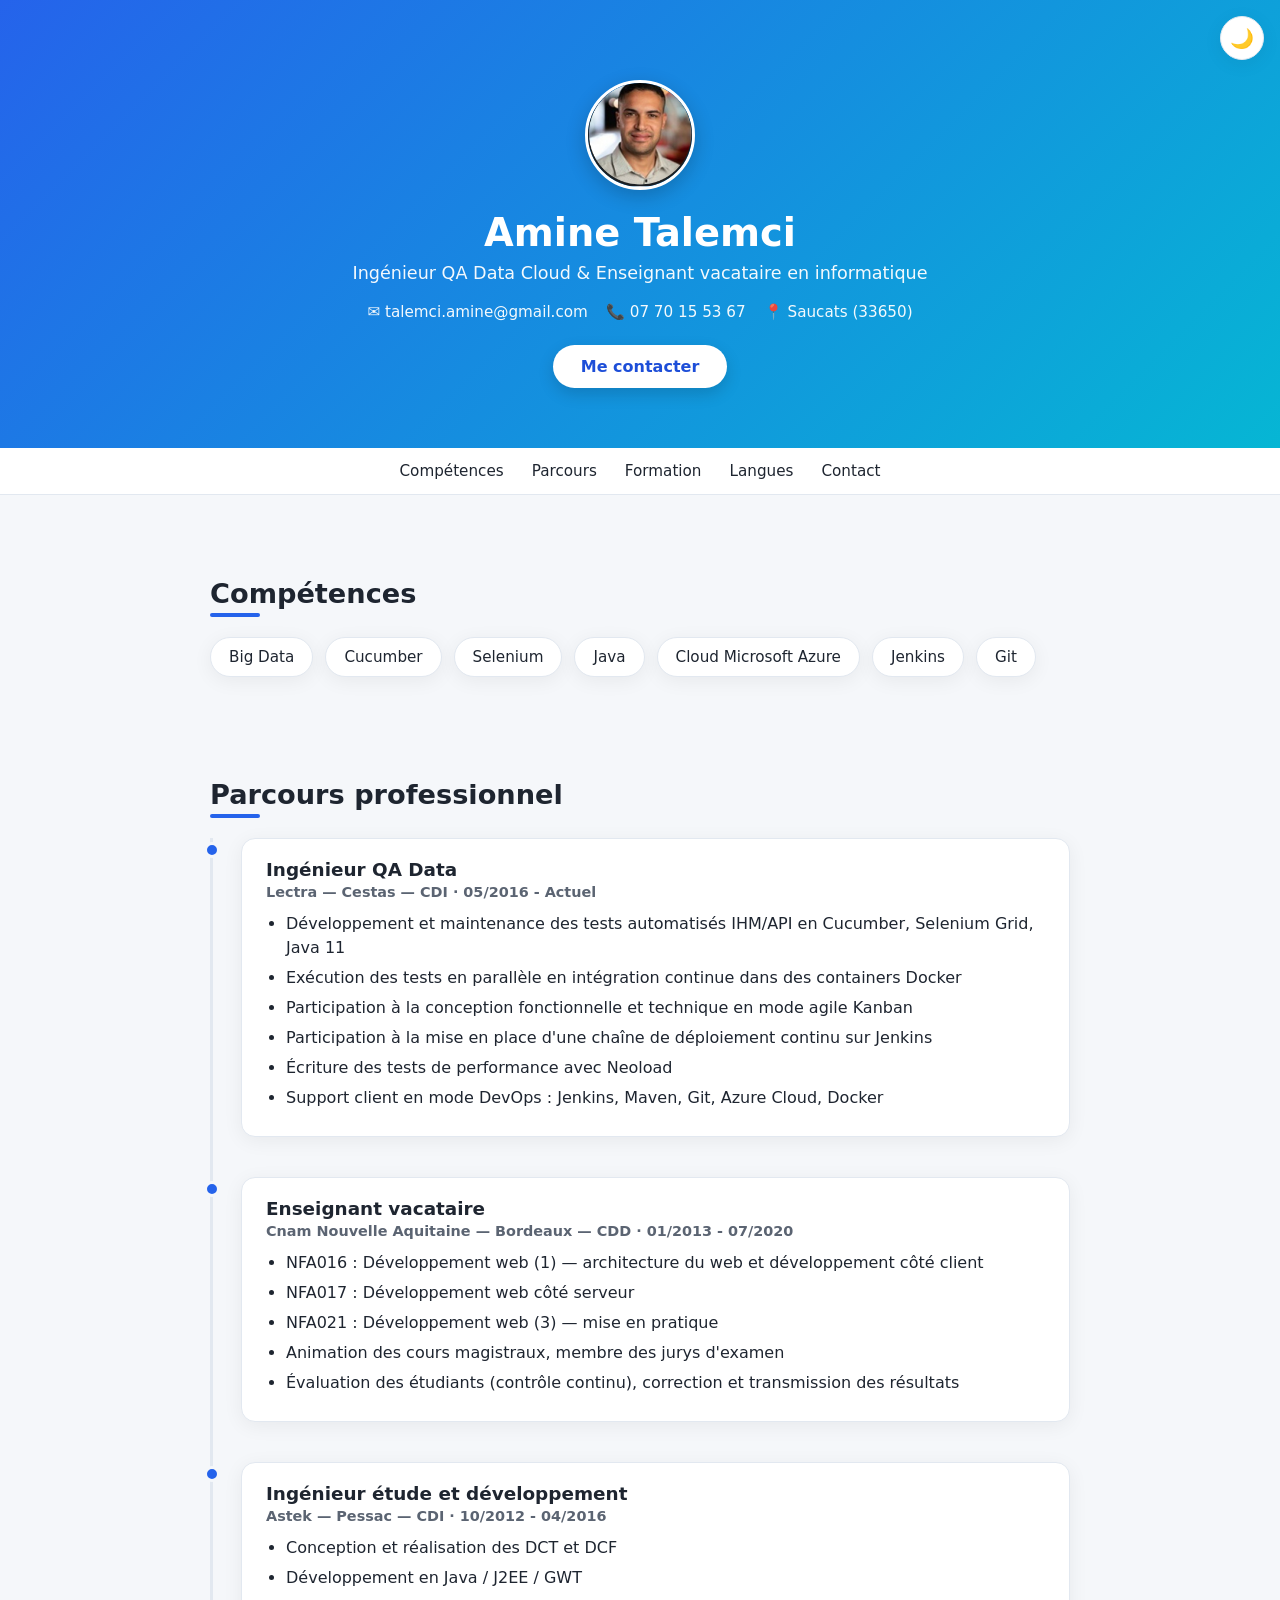
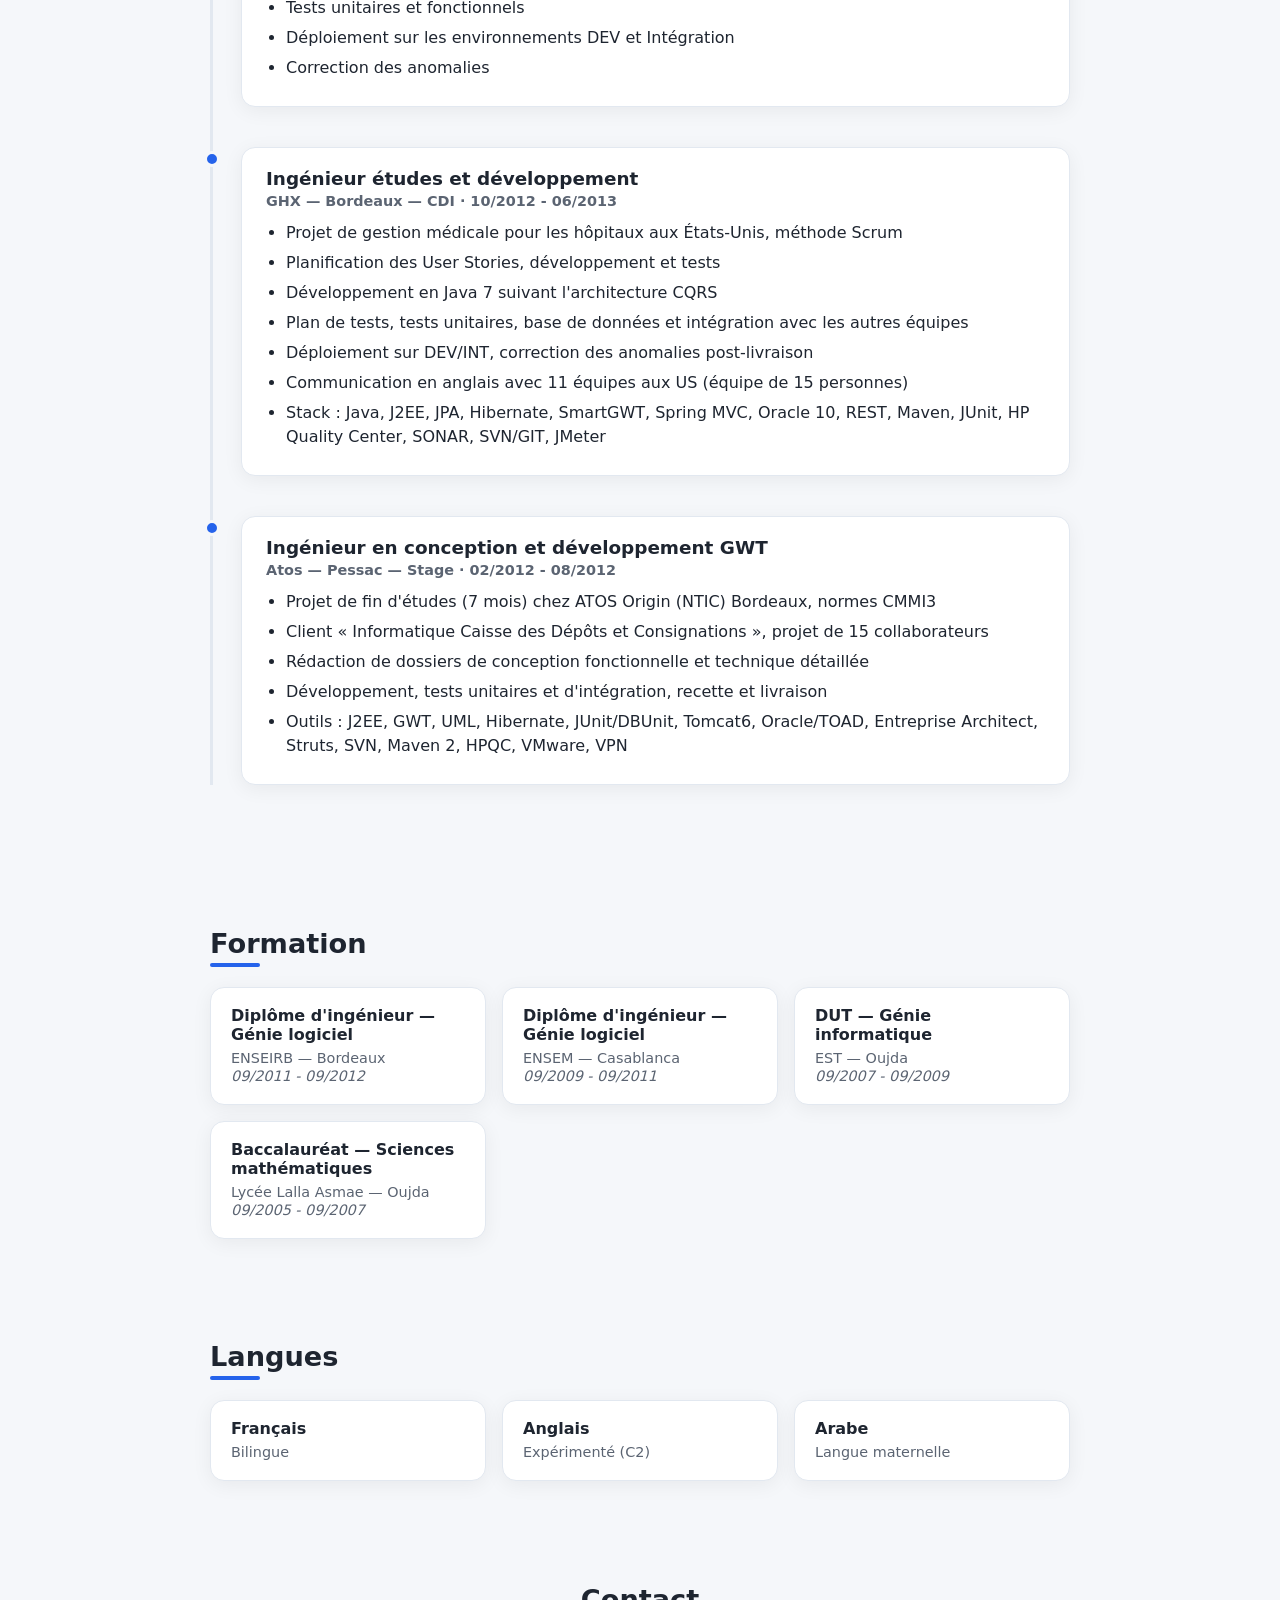
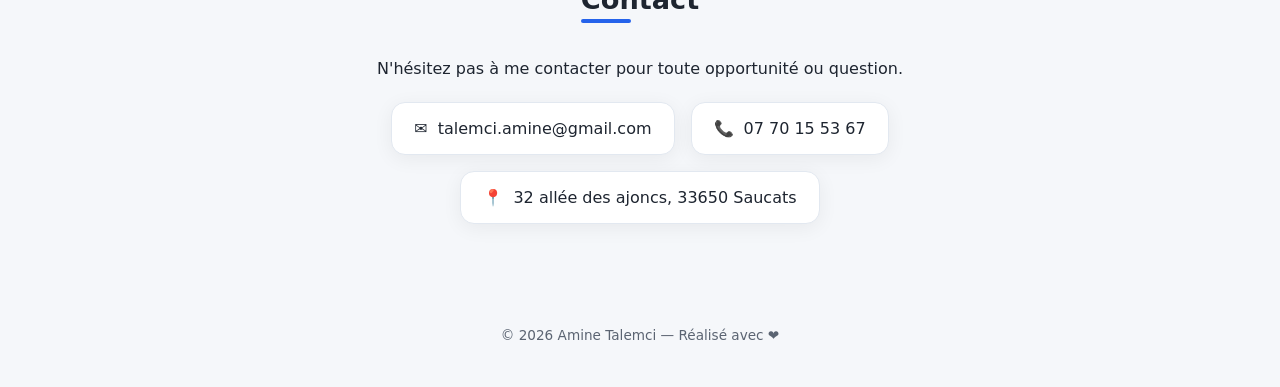
==== web/index.html @ 3b49fb19 "Add CV web app and GitHub Pages site" ====
<!DOCTYPE html>
<html lang="fr">
<head>
<meta charset="UTF-8">
<meta name="viewport" content="width=device-width, initial-scale=1.0">
<title>Amine Talemci — Ingénieur QA Data Cloud</title>
<link rel="stylesheet" href="style.css">
</head>
<body>

<button id="theme-toggle" aria-label="Changer de thème">🌙</button>

<header class="hero">
  <div class="hero-content">
    <img class="avatar" src="maphoto.png" alt="Photo d'Amine Talemci">
    <h1>Amine Talemci</h1>
    <p class="subtitle">Ingénieur QA Data Cloud &amp; Enseignant vacataire en informatique</p>
    <div class="contact-bar">
      <a href="mailto:talemci.amine@gmail.com">✉️ talemci.amine@gmail.com</a>
      <a href="tel:0770155367">📞 07 70 15 53 67</a>
      <span>📍 Saucats (33650)</span>
    </div>
    <a class="cta" href="#contact">Me contacter</a>
  </div>
</header>

<nav class="navbar">
  <a href="#competences">Compétences</a>
  <a href="#parcours">Parcours</a>
  <a href="#formation">Formation</a>
  <a href="#langues">Langues</a>
  <a href="#contact">Contact</a>
</nav>

<main>

<section id="competences" class="section">
  <h2>Compétences</h2>
  <div class="skills">
    <span class="skill">Big Data</span>
    <span class="skill">Cucumber</span>
    <span class="skill">Selenium</span>
    <span class="skill">Java</span>
    <span class="skill">Cloud Microsoft Azure</span>
    <span class="skill">Jenkins</span>
    <span class="skill">Git</span>
  </div>
</section>

<section id="parcours" class="section">
  <h2>Parcours professionnel</h2>
  <div class="timeline">

    <div class="timeline-item">
      <div class="timeline-dot"></div>
      <div class="timeline-content">
        <h3>Ingénieur QA Data</h3>
        <p class="job-meta">Lectra — Cestas — CDI · 05/2016 - Actuel</p>
        <ul>
          <li>Développement et maintenance des tests automatisés IHM/API en Cucumber, Selenium Grid, Java 11</li>
          <li>Exécution des tests en parallèle en intégration continue dans des containers Docker</li>
          <li>Participation à la conception fonctionnelle et technique en mode agile Kanban</li>
          <li>Participation à la mise en place d'une chaîne de déploiement continu sur Jenkins</li>
          <li>Écriture des tests de performance avec Neoload</li>
          <li>Support client en mode DevOps : Jenkins, Maven, Git, Azure Cloud, Docker</li>
        </ul>
      </div>
    </div>

    <div class="timeline-item">
      <div class="timeline-dot"></div>
      <div class="timeline-content">
        <h3>Enseignant vacataire</h3>
        <p class="job-meta">Cnam Nouvelle Aquitaine — Bordeaux — CDD · 01/2013 - 07/2020</p>
        <ul>
          <li>NFA016 : Développement web (1) — architecture du web et développement côté client</li>
          <li>NFA017 : Développement web côté serveur</li>
          <li>NFA021 : Développement web (3) — mise en pratique</li>
          <li>Animation des cours magistraux, membre des jurys d'examen</li>
          <li>Évaluation des étudiants (contrôle continu), correction et transmission des résultats</li>
        </ul>
      </div>
    </div>

    <div class="timeline-item">
      <div class="timeline-dot"></div>
      <div class="timeline-content">
        <h3>Ingénieur étude et développement</h3>
        <p class="job-meta">Astek — Pessac — CDI · 10/2012 - 04/2016</p>
        <ul>
          <li>Conception et réalisation des DCT et DCF</li>
          <li>Développement en Java / J2EE / GWT</li>
          <li>Tests unitaires et fonctionnels</li>
          <li>Déploiement sur les environnements DEV et Intégration</li>
          <li>Correction des anomalies</li>
        </ul>
      </div>
    </div>

    <div class="timeline-item">
      <div class="timeline-dot"></div>
      <div class="timeline-content">
        <h3>Ingénieur études et développement</h3>
        <p class="job-meta">GHX — Bordeaux — CDI · 10/2012 - 06/2013</p>
        <ul>
          <li>Projet de gestion médicale pour les hôpitaux aux États-Unis, méthode Scrum</li>
          <li>Planification des User Stories, développement et tests</li>
          <li>Développement en Java 7 suivant l'architecture CQRS</li>
          <li>Plan de tests, tests unitaires, base de données et intégration avec les autres équipes</li>
          <li>Déploiement sur DEV/INT, correction des anomalies post-livraison</li>
          <li>Communication en anglais avec 11 équipes aux US (équipe de 15 personnes)</li>
          <li>Stack : Java, J2EE, JPA, Hibernate, SmartGWT, Spring MVC, Oracle 10, REST, Maven, JUnit, HP Quality Center, SONAR, SVN/GIT, JMeter</li>
        </ul>
      </div>
    </div>

    <div class="timeline-item">
      <div class="timeline-dot"></div>
      <div class="timeline-content">
        <h3>Ingénieur en conception et développement GWT</h3>
        <p class="job-meta">Atos — Pessac — Stage · 02/2012 - 08/2012</p>
        <ul>
          <li>Projet de fin d'études (7 mois) chez ATOS Origin (NTIC) Bordeaux, normes CMMI3</li>
          <li>Client « Informatique Caisse des Dépôts et Consignations », projet de 15 collaborateurs</li>
          <li>Rédaction de dossiers de conception fonctionnelle et technique détaillée</li>
          <li>Développement, tests unitaires et d'intégration, recette et livraison</li>
          <li>Outils : J2EE, GWT, UML, Hibernate, JUnit/DBUnit, Tomcat6, Oracle/TOAD, Entreprise Architect, Struts, SVN, Maven 2, HPQC, VMware, VPN</li>
        </ul>
      </div>
    </div>

  </div>
</section>

<section id="formation" class="section">
  <h2>Formation</h2>
  <div class="formation-grid">
    <div class="formation-card">
      <h3>Diplôme d'ingénieur — Génie logiciel</h3>
      <p>ENSEIRB — Bordeaux</p>
      <p class="date">09/2011 - 09/2012</p>
    </div>
    <div class="formation-card">
      <h3>Diplôme d'ingénieur — Génie logiciel</h3>
      <p>ENSEM — Casablanca</p>
      <p class="date">09/2009 - 09/2011</p>
    </div>
    <div class="formation-card">
      <h3>DUT — Génie informatique</h3>
      <p>EST — Oujda</p>
      <p class="date">09/2007 - 09/2009</p>
    </div>
    <div class="formation-card">
      <h3>Baccalauréat — Sciences mathématiques</h3>
      <p>Lycée Lalla Asmae — Oujda</p>
      <p class="date">09/2005 - 09/2007</p>
    </div>
  </div>
</section>

<section id="langues" class="section">
  <h2>Langues</h2>
  <div class="langues">
    <div class="langue-card">
      <h3>Français</h3>
      <p>Bilingue</p>
    </div>
    <div class="langue-card">
      <h3>Anglais</h3>
      <p>Expérimenté (C2)</p>
    </div>
    <div class="langue-card">
      <h3>Arabe</h3>
      <p>Langue maternelle</p>
    </div>
  </div>
</section>

<section id="contact" class="section contact-section">
  <h2>Contact</h2>
  <p>N'hésitez pas à me contacter pour toute opportunité ou question.</p>
  <div class="contact-cards">
    <a class="contact-card" href="mailto:talemci.amine@gmail.com">
      <span>✉️</span> talemci.amine@gmail.com
    </a>
    <a class="contact-card" href="tel:0770155367">
      <span>📞</span> 07 70 15 53 67
    </a>
    <div class="contact-card">
      <span>📍</span> 32 allée des ajoncs, 33650 Saucats
    </div>
  </div>
</section>

</main>

<footer>
  <p>&copy; <span id="year"></span> Amine Talemci — Réalisé avec ❤️</p>
</footer>

<script src="script.js"></script>
</body>
</html>
---- web/style.css ----
:root {
  --bg: #f5f7fa;
  --bg-alt: #ffffff;
  --text: #1e2530;
  --text-muted: #5b6472;
  --primary: #2563eb;
  --primary-dark: #1d4ed8;
  --accent: #06b6d4;
  --border: #e2e8f0;
  --shadow: 0 4px 20px rgba(0,0,0,0.06);
  --radius: 14px;
}

[data-theme="dark"] {
  --bg: #0f1420;
  --bg-alt: #171d2b;
  --text: #e6e9ef;
  --text-muted: #9aa4b2;
  --primary: #60a5fa;
  --primary-dark: #3b82f6;
  --accent: #22d3ee;
  --border: #2a3245;
  --shadow: 0 4px 20px rgba(0,0,0,0.4);
}

* { box-sizing: border-box; }

body {
  margin: 0;
  font-family: "Segoe UI", system-ui, -apple-system, sans-serif;
  background: var(--bg);
  color: var(--text);
  transition: background 0.3s ease, color 0.3s ease;
}

#theme-toggle {
  position: fixed;
  top: 16px;
  right: 16px;
  z-index: 100;
  width: 44px;
  height: 44px;
  border-radius: 50%;
  border: 1px solid var(--border);
  background: var(--bg-alt);
  color: var(--text);
  font-size: 1.2rem;
  cursor: pointer;
  box-shadow: var(--shadow);
}

.hero {
  background: linear-gradient(135deg, var(--primary) 0%, var(--accent) 100%);
  color: white;
  text-align: center;
  padding: 80px 20px 60px;
}

.avatar {
  width: 110px;
  height: 110px;
  border-radius: 50%;
  object-fit: cover;
  background: rgba(255,255,255,0.2);
  border: 3px solid white;
  display: block;
  margin: 0 auto 20px;
  box-shadow: 0 6px 20px rgba(0,0,0,0.2);
}

.hero h1 {
  margin: 0 0 8px;
  font-size: 2.4rem;
}

.subtitle {
  margin: 0 0 20px;
  font-size: 1.1rem;
  opacity: 0.95;
  max-width: 640px;
  margin-inline: auto;
}

.contact-bar {
  display: flex;
  flex-wrap: wrap;
  justify-content: center;
  gap: 18px;
  margin-bottom: 24px;
  font-size: 0.95rem;
}

.contact-bar a, .contact-bar span {
  color: white;
  text-decoration: none;
  opacity: 0.95;
}
.contact-bar a:hover { text-decoration: underline; }

.cta {
  display: inline-block;
  background: white;
  color: var(--primary-dark);
  padding: 12px 28px;
  border-radius: 999px;
  text-decoration: none;
  font-weight: 600;
  box-shadow: 0 6px 16px rgba(0,0,0,0.15);
  transition: transform 0.2s ease;
}
.cta:hover { transform: translateY(-2px); }

.navbar {
  position: sticky;
  top: 0;
  z-index: 50;
  display: flex;
  justify-content: center;
  gap: 28px;
  background: var(--bg-alt);
  border-bottom: 1px solid var(--border);
  padding: 14px 10px;
  flex-wrap: wrap;
}
.navbar a {
  color: var(--text);
  text-decoration: none;
  font-weight: 500;
  font-size: 0.95rem;
}
.navbar a:hover { color: var(--primary); }

main { max-width: 900px; margin: 0 auto; padding: 0 20px; }

.section {
  padding: 60px 0 20px;
  opacity: 0;
  transform: translateY(20px);
  transition: opacity 0.6s ease, transform 0.6s ease;
}
.section.visible { opacity: 1; transform: translateY(0); }

.section h2 {
  font-size: 1.7rem;
  margin-bottom: 28px;
  position: relative;
  display: inline-block;
}
.section h2::after {
  content: "";
  position: absolute;
  left: 0;
  bottom: -8px;
  height: 4px;
  width: 50px;
  background: var(--primary);
  border-radius: 2px;
}

.skills {
  display: flex;
  flex-wrap: wrap;
  gap: 12px;
}
.skill {
  background: var(--bg-alt);
  border: 1px solid var(--border);
  padding: 10px 18px;
  border-radius: 999px;
  font-size: 0.95rem;
  box-shadow: var(--shadow);
}

.timeline {
  position: relative;
  padding-left: 28px;
  border-left: 3px solid var(--border);
}
.timeline-item {
  position: relative;
  margin-bottom: 40px;
}
.timeline-dot {
  position: absolute;
  left: -37px;
  top: 4px;
  width: 16px;
  height: 16px;
  border-radius: 50%;
  background: var(--primary);
  border: 3px solid var(--bg);
}
.timeline-content {
  background: var(--bg-alt);
  border: 1px solid var(--border);
  border-radius: var(--radius);
  padding: 20px 24px;
  box-shadow: var(--shadow);
}
.timeline-content h3 { margin: 0 0 4px; font-size: 1.15rem; }
.job-meta {
  color: var(--text-muted);
  margin: 0 0 12px;
  font-size: 0.9rem;
  font-weight: 600;
}
.timeline-content ul { margin: 0; padding-left: 20px; }
.timeline-content li { margin-bottom: 6px; line-height: 1.5; }

.formation-grid, .langues {
  display: grid;
  grid-template-columns: repeat(auto-fit, minmax(220px, 1fr));
  gap: 16px;
}
.formation-card, .langue-card {
  background: var(--bg-alt);
  border: 1px solid var(--border);
  border-radius: var(--radius);
  padding: 18px 20px;
  box-shadow: var(--shadow);
}
.formation-card h3, .langue-card h3 {
  margin: 0 0 6px;
  font-size: 1rem;
}
.formation-card p, .langue-card p {
  margin: 2px 0;
  color: var(--text-muted);
  font-size: 0.9rem;
}
.formation-card .date { font-style: italic; }

.contact-section { text-align: center; padding-bottom: 60px; }
.contact-cards {
  display: flex;
  flex-wrap: wrap;
  justify-content: center;
  gap: 16px;
  margin-top: 24px;
}
.contact-card {
  background: var(--bg-alt);
  border: 1px solid var(--border);
  border-radius: var(--radius);
  padding: 16px 22px;
  box-shadow: var(--shadow);
  color: var(--text);
  text-decoration: none;
  display: flex;
  align-items: center;
  gap: 10px;
  font-weight: 500;
}
.contact-card:hover { border-color: var(--primary); }

footer {
  text-align: center;
  padding: 30px 20px;
  color: var(--text-muted);
  font-size: 0.85rem;
}

@media (max-width: 600px) {
  .hero h1 { font-size: 1.8rem; }
  .navbar { gap: 14px; font-size: 0.85rem; }
}
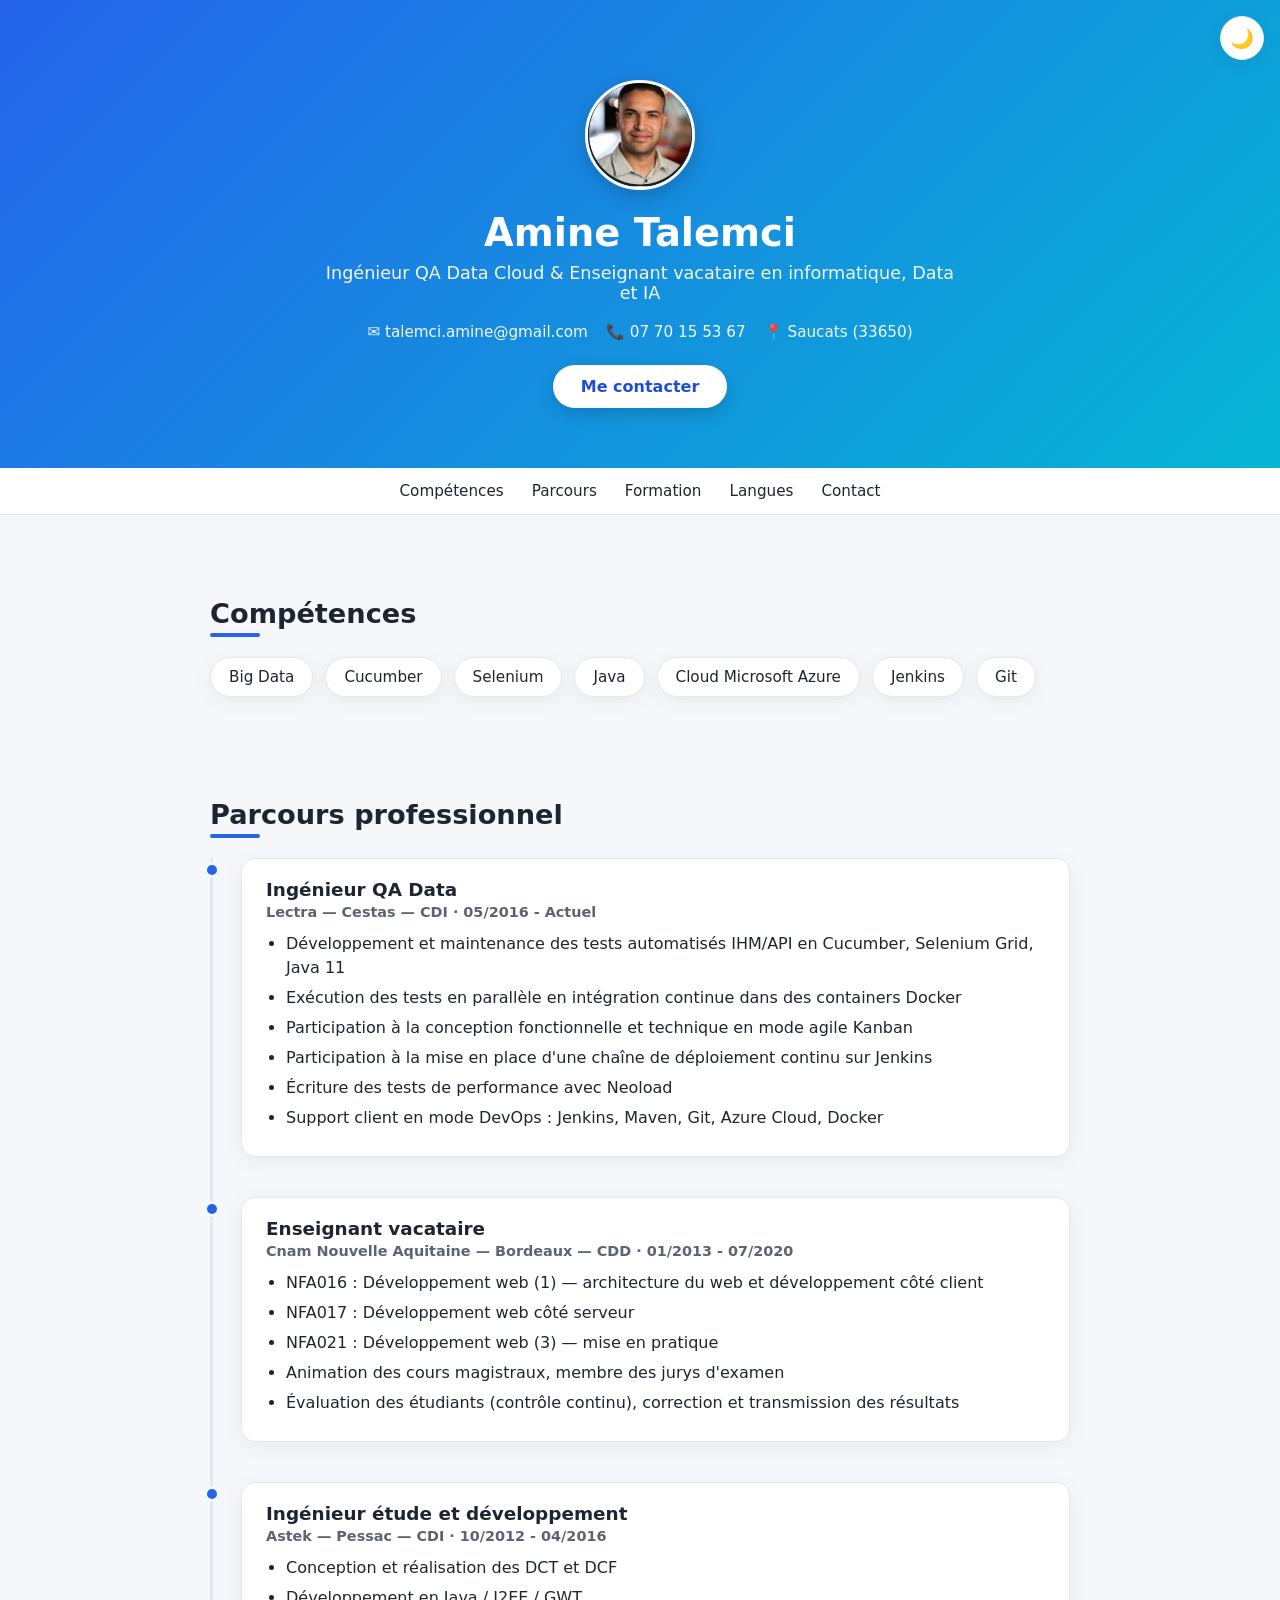
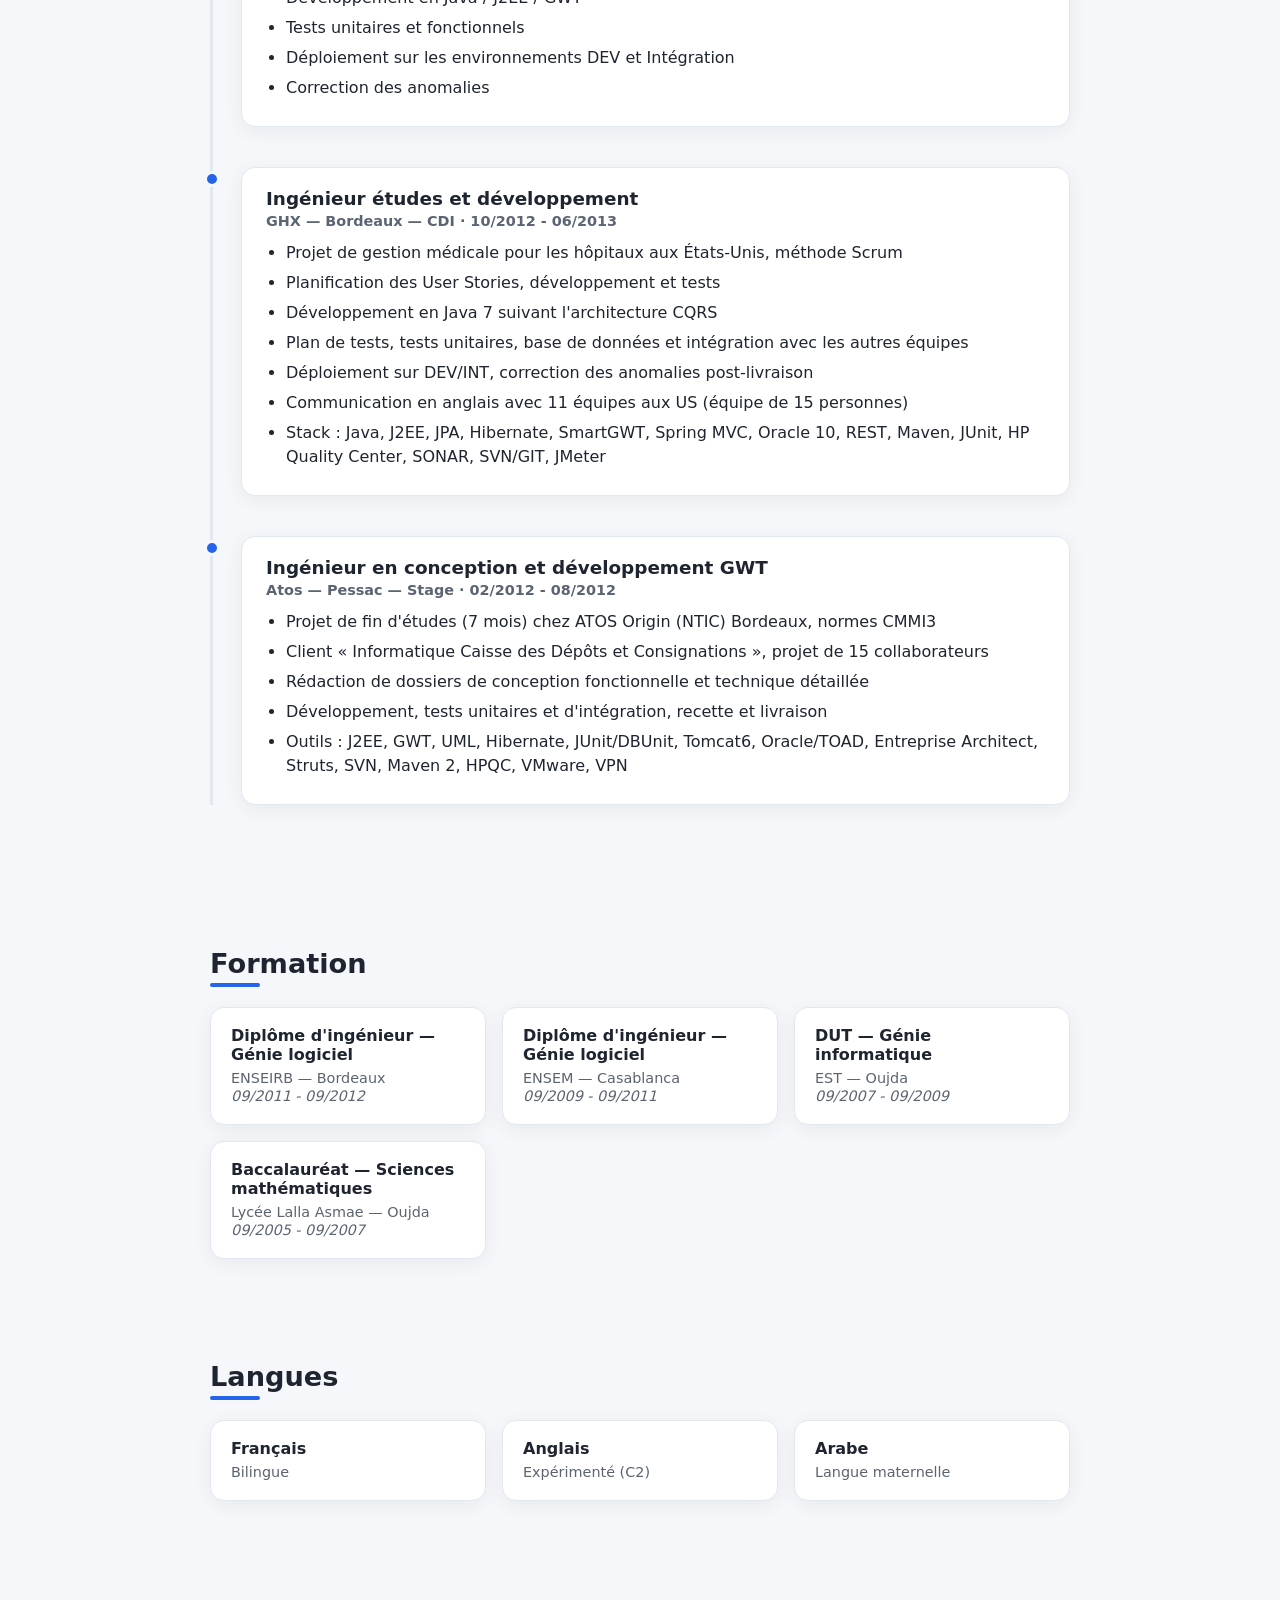
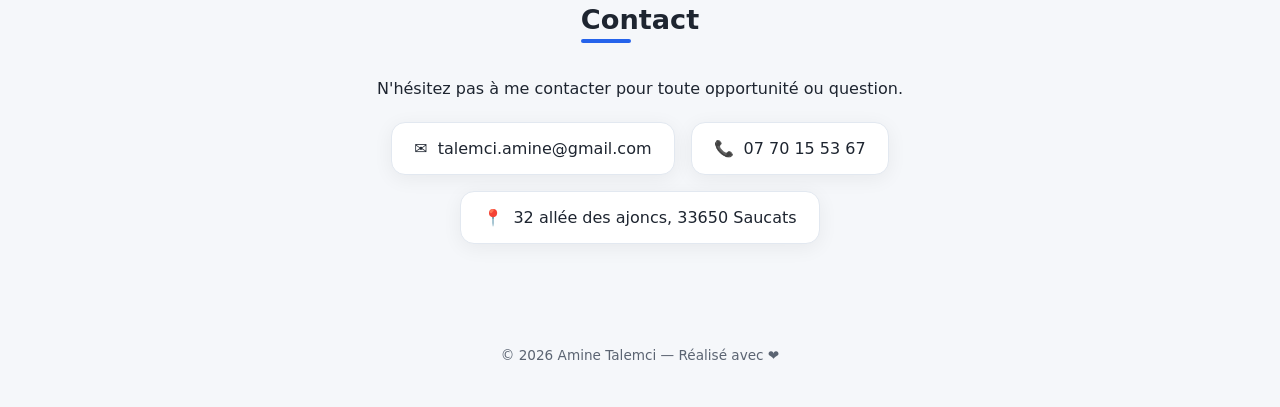
==== commit 04f3d66a: "change title" ====
--- a/web/index.html
+++ b/web/index.html
@@ -3,7 +3,7 @@
 <head>
 <meta charset="UTF-8">
 <meta name="viewport" content="width=device-width, initial-scale=1.0">
-<title>Amine Talemci — Ingénieur QA Data Cloud</title>
+<title>Amine Talemci — Ingénieur QA Data Cloud, Formateur en Informatique, Dat, IA</title>
 <link rel="stylesheet" href="style.css">
 </head>
 <body>
@@ -14,7 +14,7 @@
   <div class="hero-content">
     <img class="avatar" src="maphoto.png" alt="Photo d'Amine Talemci">
     <h1>Amine Talemci</h1>
-    <p class="subtitle">Ingénieur QA Data Cloud &amp; Enseignant vacataire en informatique</p>
+    <p class="subtitle">Ingénieur QA Data Cloud &amp; Enseignant vacataire en informatique, Data et IA</p>
     <div class="contact-bar">
       <a href="mailto:talemci.amine@gmail.com">✉️ talemci.amine@gmail.com</a>
       <a href="tel:0770155367">📞 07 70 15 53 67</a>
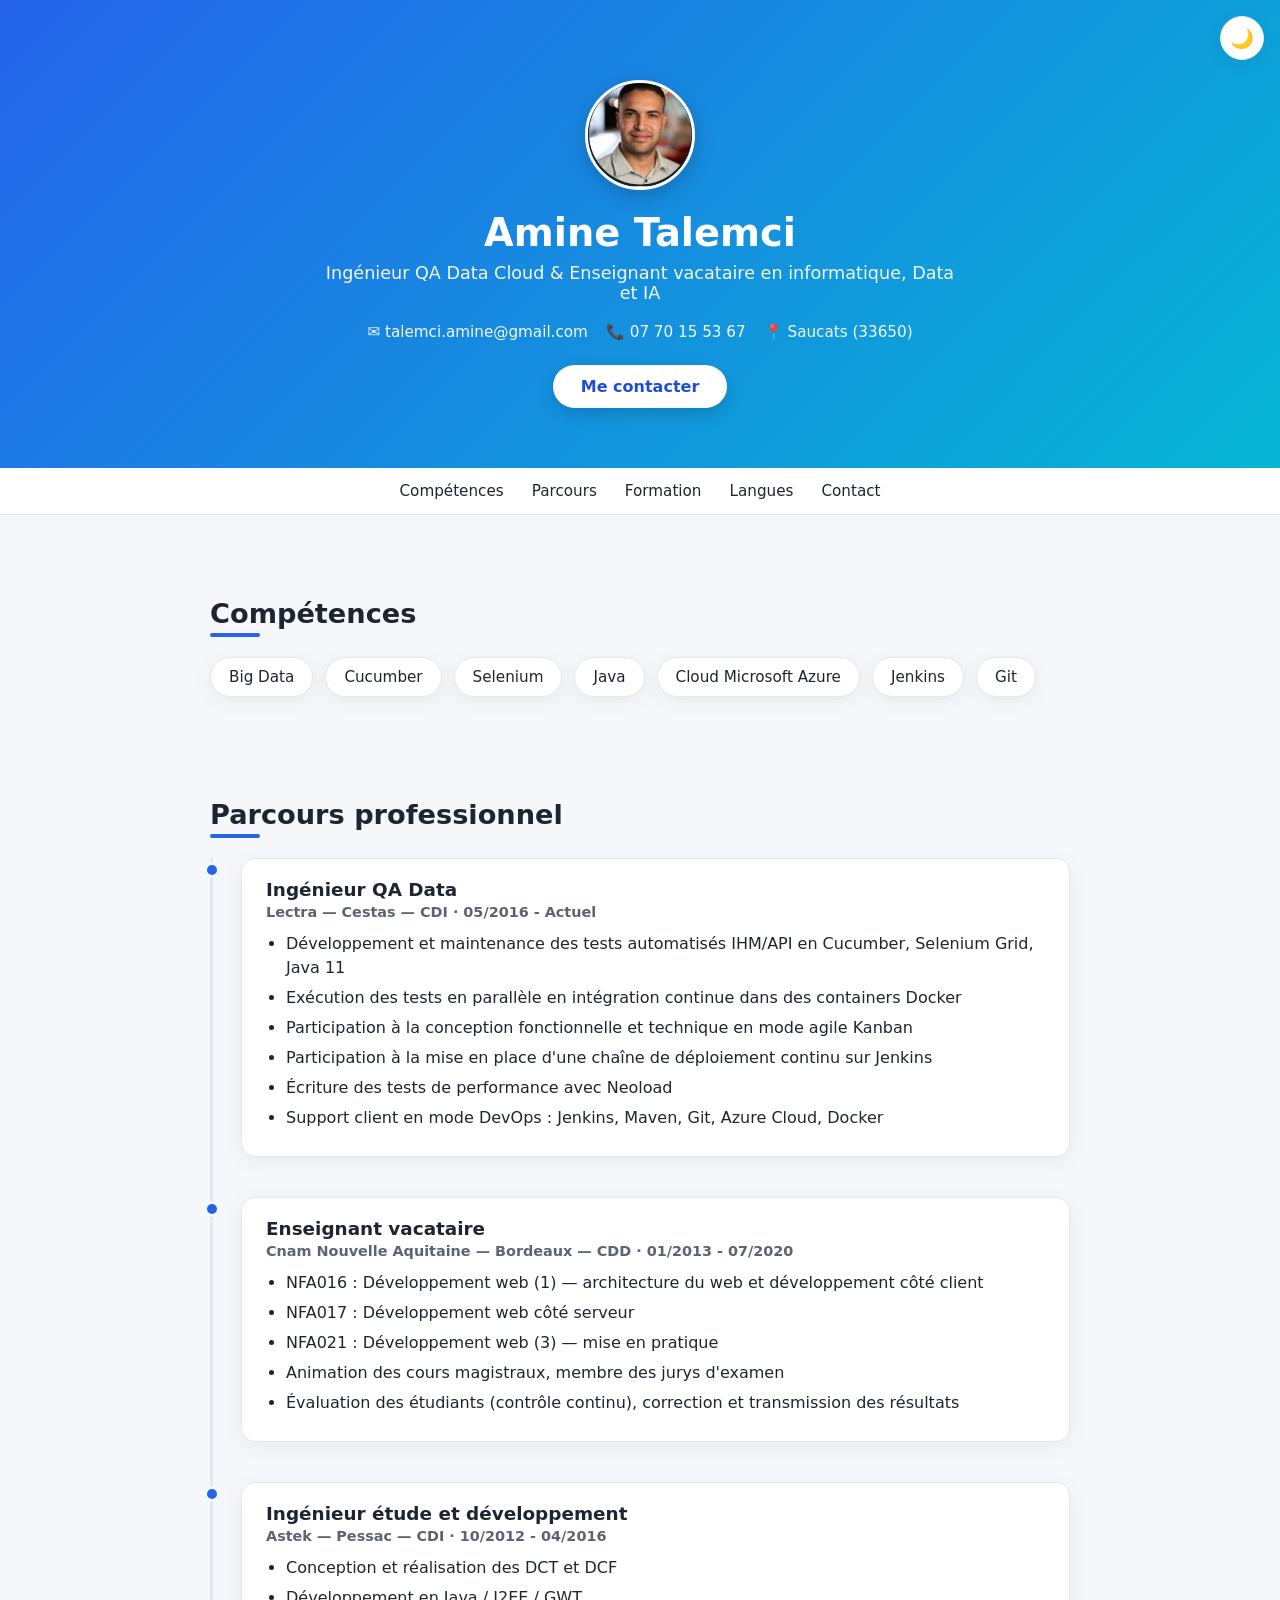
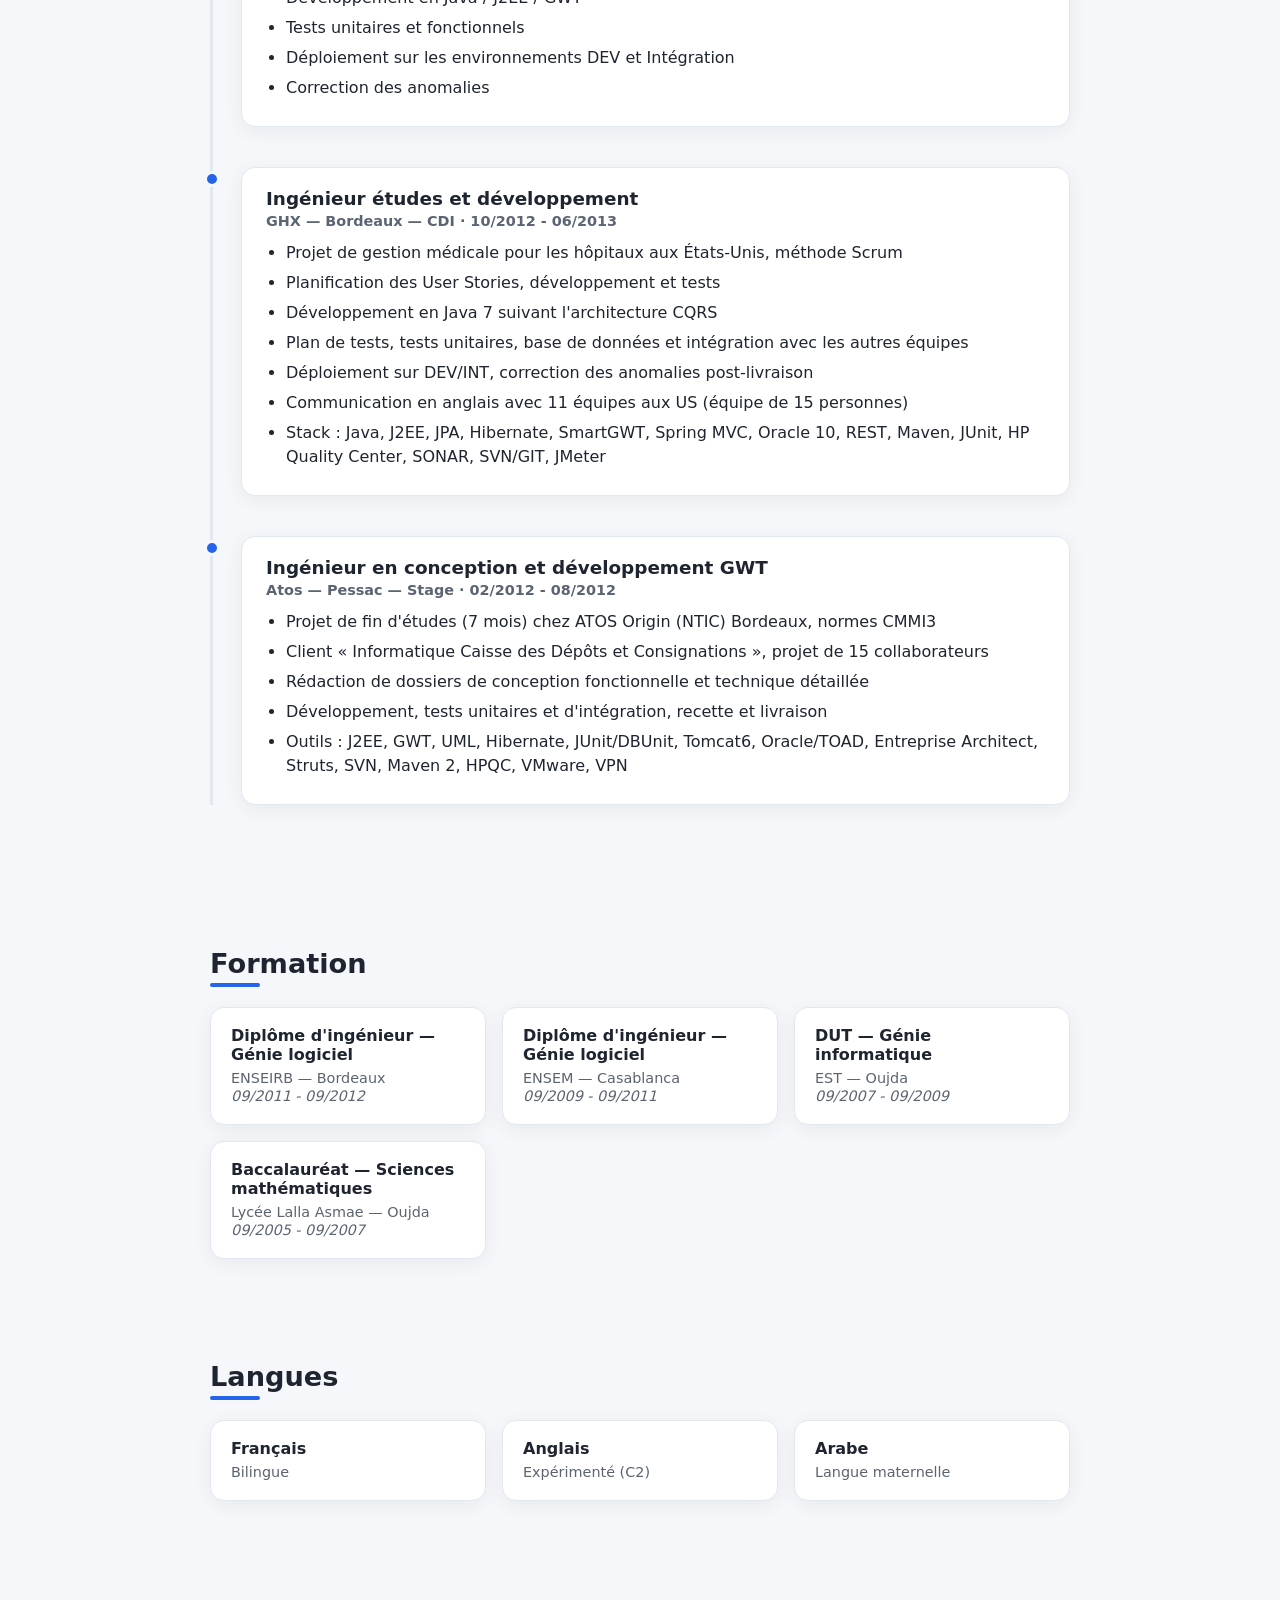
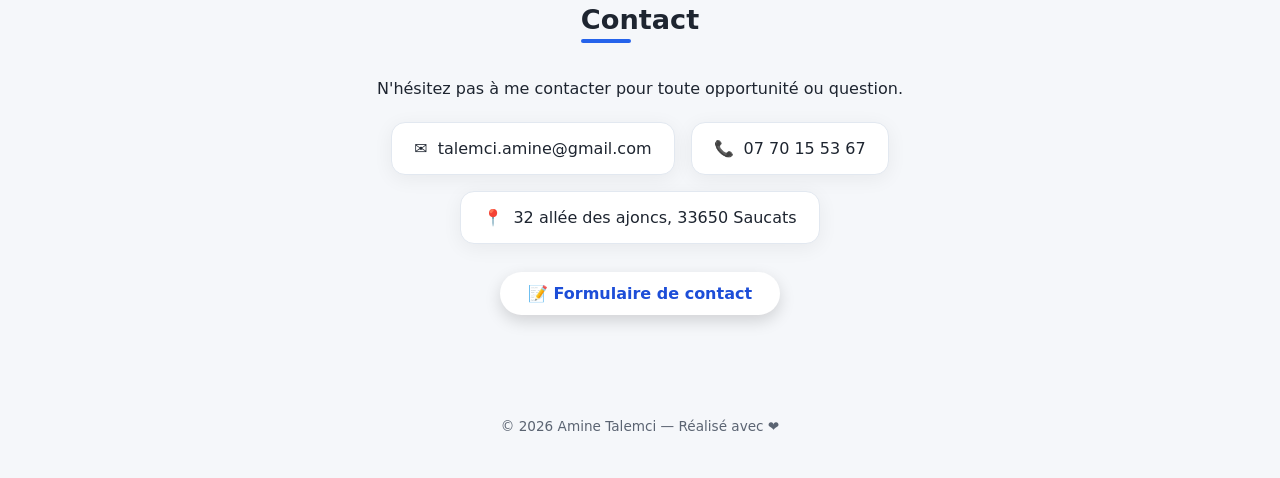
==== commit 1e164e01: "Ajout d'une page contact.html avec formulaire d'envoi d'email (avec piece jointe) vers talemci.amine" ====
--- a/web/index.html
+++ b/web/index.html
@@ -20,7 +20,7 @@
       <a href="tel:0770155367">📞 07 70 15 53 67</a>
       <span>📍 Saucats (33650)</span>
     </div>
-    <a class="cta" href="#contact">Me contacter</a>
+    <a class="cta" href="contact.html">Me contacter</a>
   </div>
 </header>
 
@@ -29,7 +29,7 @@
   <a href="#parcours">Parcours</a>
   <a href="#formation">Formation</a>
   <a href="#langues">Langues</a>
-  <a href="#contact">Contact</a>
+  <a href="contact.html">Contact</a>
 </nav>
 
 <main>
@@ -190,6 +190,7 @@
       <span>📍</span> 32 allée des ajoncs, 33650 Saucats
     </div>
   </div>
+  <a class="cta" href="contact.html" style="margin-top:28px;display:inline-block;">📝 Formulaire de contact</a>
 </section>
 
 </main>
--- a/web/style.css
+++ b/web/style.css
@@ -253,6 +253,69 @@
 }
 .contact-card:hover { border-color: var(--primary); }
 
+.contact-form-section {
+  max-width: 640px;
+  margin: 0 auto;
+}
+
+.contact-form {
+  display: flex;
+  flex-direction: column;
+  gap: 18px;
+  margin-top: 24px;
+  background: var(--bg-alt);
+  border: 1px solid var(--border);
+  border-radius: var(--radius);
+  padding: 28px;
+  box-shadow: var(--shadow);
+}
+
+.form-group {
+  display: flex;
+  flex-direction: column;
+  gap: 6px;
+}
+
+.form-group label {
+  font-weight: 600;
+  font-size: 0.9rem;
+}
+
+.form-group input,
+.form-group textarea {
+  font-family: inherit;
+  font-size: 0.95rem;
+  padding: 10px 14px;
+  border-radius: 8px;
+  border: 1px solid var(--border);
+  background: var(--bg);
+  color: var(--text);
+}
+
+.form-group input:focus,
+.form-group textarea:focus {
+  outline: none;
+  border-color: var(--primary);
+}
+
+.contact-form .cta {
+  align-self: flex-start;
+  border: none;
+  cursor: pointer;
+  font: inherit;
+}
+
+.form-confirmation {
+  display: none;
+  margin-top: 20px;
+  padding: 14px 18px;
+  border-radius: var(--radius);
+  background: rgba(34, 197, 94, 0.15);
+  color: var(--text);
+  border: 1px solid #22c55e;
+  font-weight: 500;
+}
+
 footer {
   text-align: center;
   padding: 30px 20px;
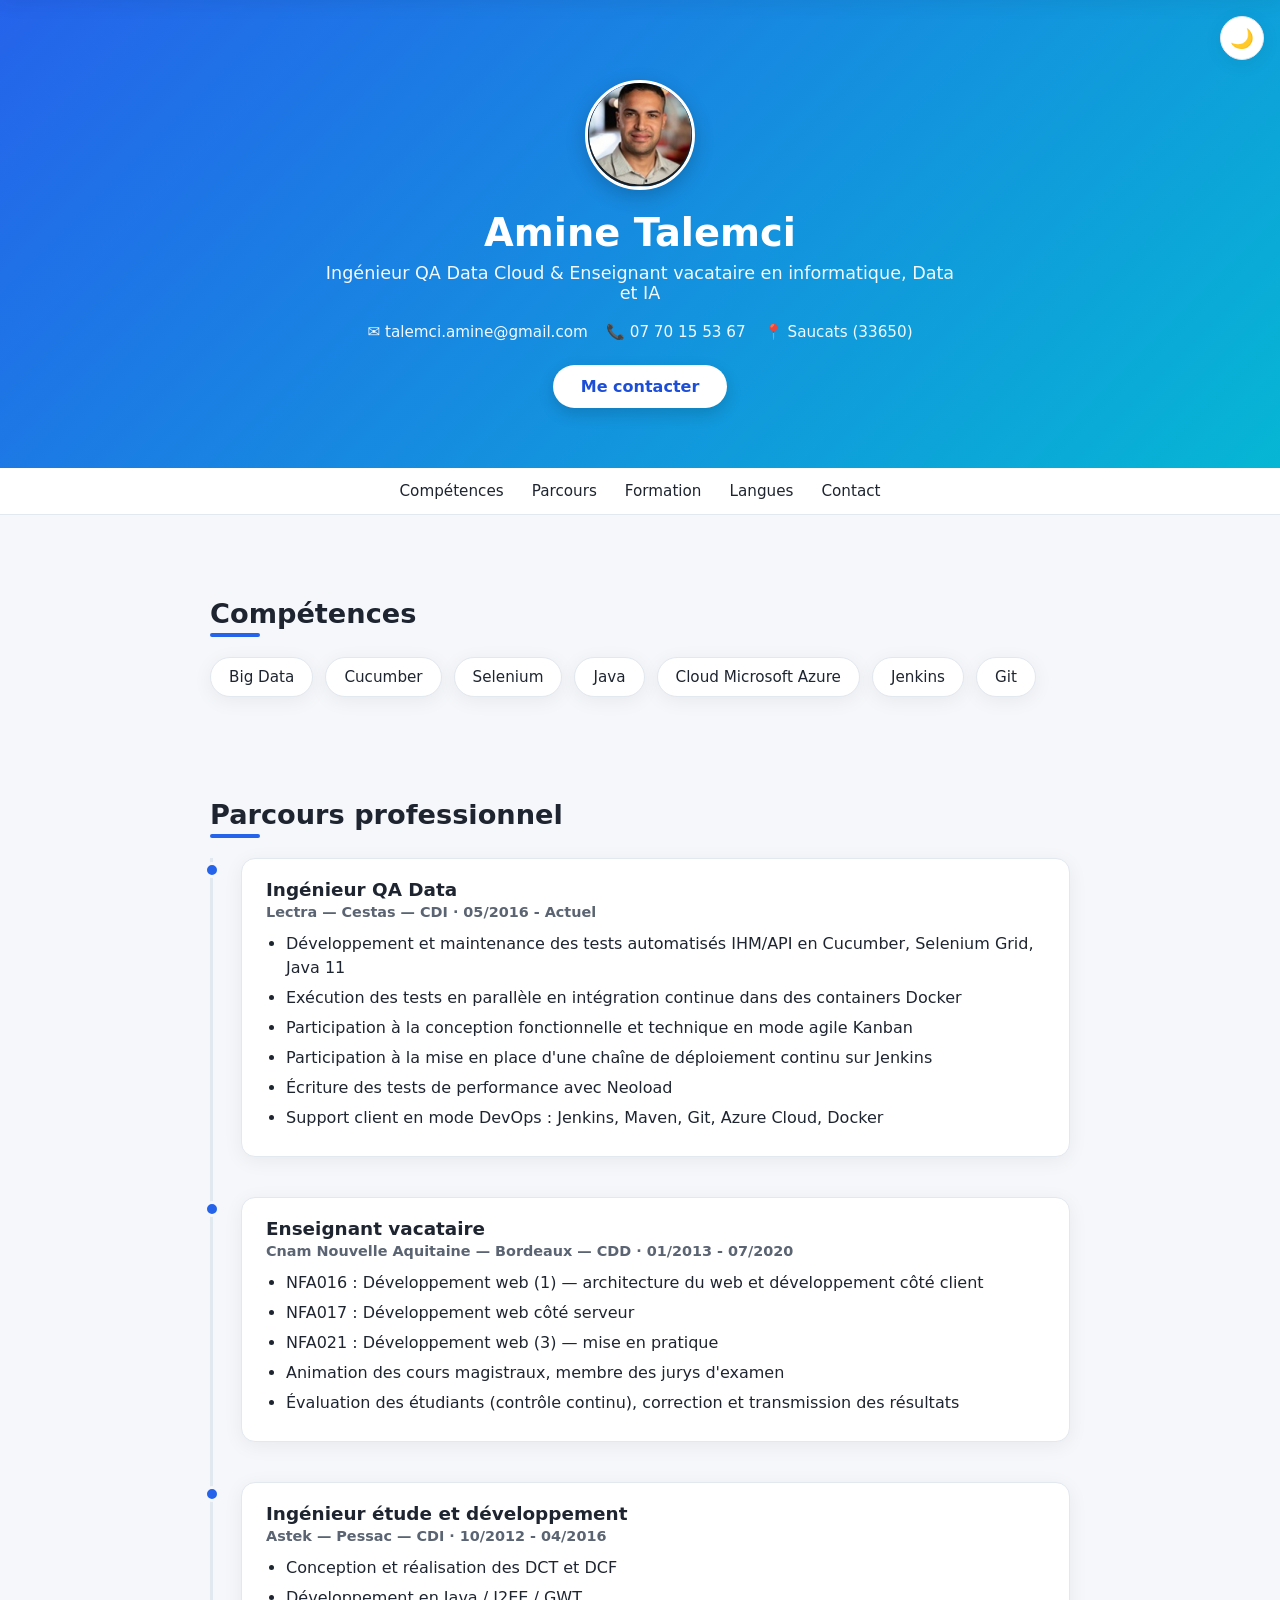
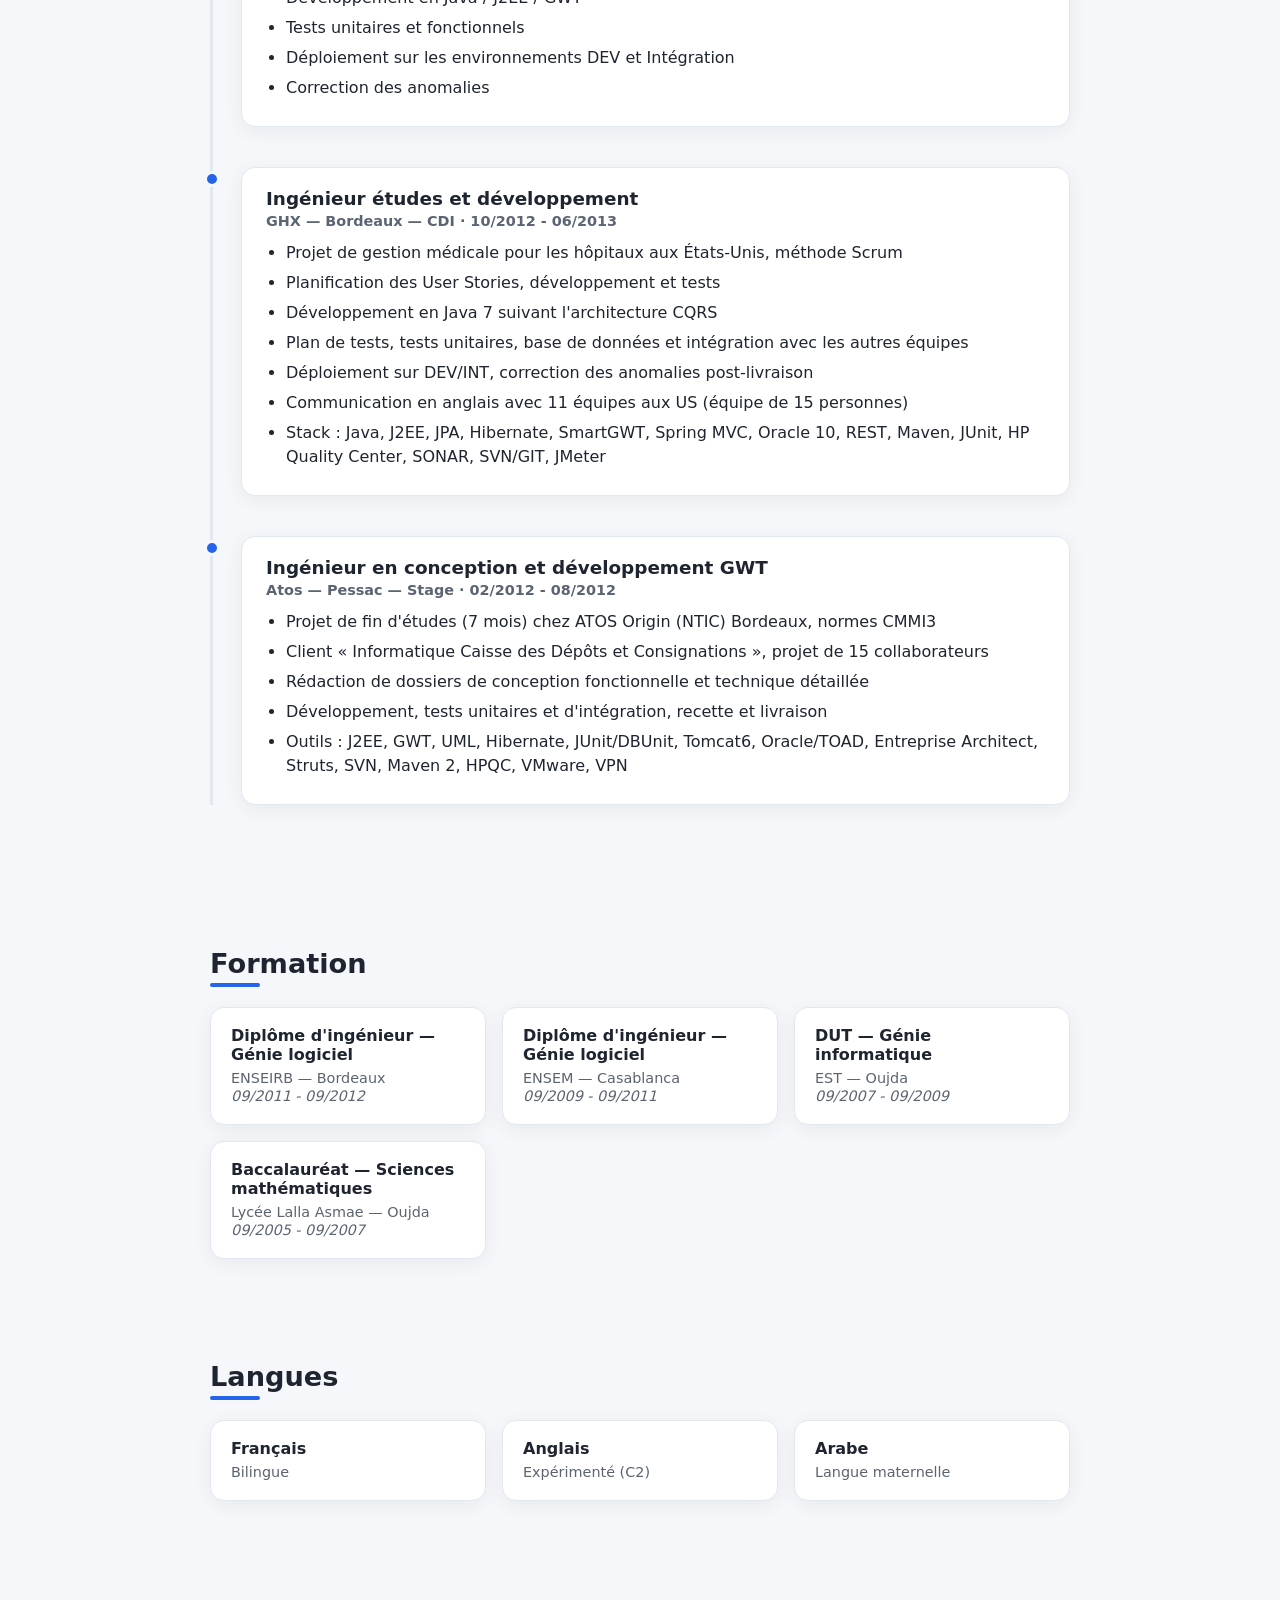
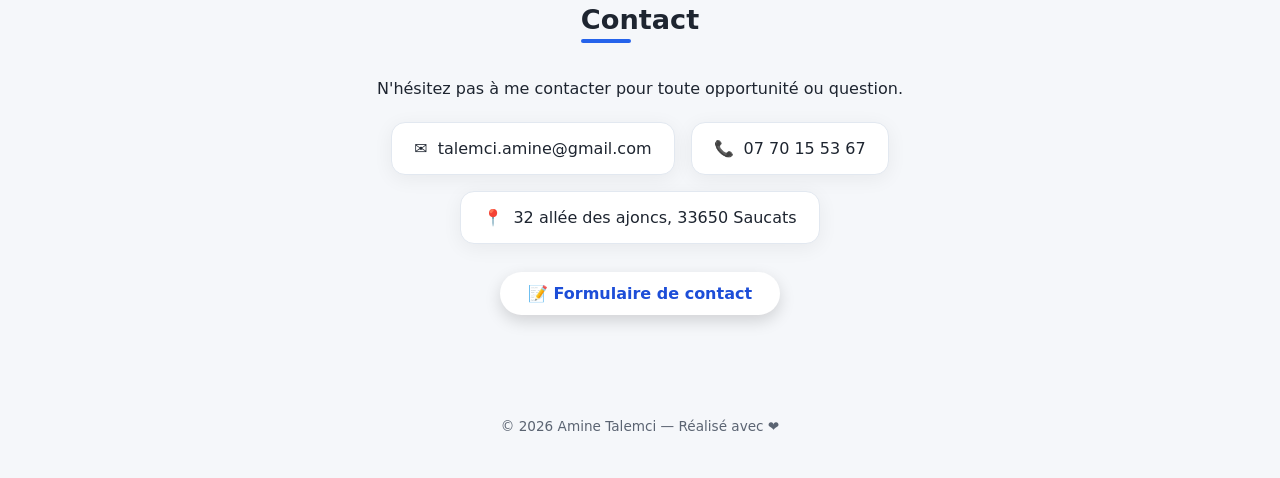
==== commit b4d01067: "Afficher le message de succes en bandeau en haut de la page d'accueil et rediriger vers l'accueil ap" ====
--- a/web/index.html
+++ b/web/index.html
@@ -8,11 +8,17 @@
 </head>
 <body>
 
+<div id="success-banner" class="success-banner" role="status">
+  ✅ Merci, votre message a bien été envoyé ! Je vous répondrai au plus vite.
+</div>
+
 <button id="theme-toggle" aria-label="Changer de thème">🌙</button>
 
 <header class="hero">
   <div class="hero-content">
-    <img class="avatar" src="maphoto.png" alt="Photo d'Amine Talemci">
+    <a href="index.html" aria-label="Retour à l'accueil">
+      <img class="avatar" src="maphoto.png" alt="Photo d'Amine Talemci">
+    </a>
     <h1>Amine Talemci</h1>
     <p class="subtitle">Ingénieur QA Data Cloud &amp; Enseignant vacataire en informatique, Data et IA</p>
     <div class="contact-bar">
@@ -200,5 +206,15 @@
 </footer>
 
 <script src="script.js"></script>
+<script>
+  // Affiche la bannière de succès après redirection FormSubmit (?envoye=1)
+  if (new URLSearchParams(window.location.search).get('envoye') === '1') {
+    document.getElementById('success-banner').classList.add('visible');
+    history.replaceState(null, '', window.location.pathname);
+    setTimeout(() => {
+      document.getElementById('success-banner').classList.remove('visible');
+    }, 6000);
+  }
+</script>
 </body>
 </html>
--- a/web/style.css
+++ b/web/style.css
@@ -25,6 +25,26 @@
 
 * { box-sizing: border-box; }
 
+.success-banner {
+  position: fixed;
+  top: 0;
+  left: 0;
+  right: 0;
+  z-index: 200;
+  text-align: center;
+  padding: 16px 20px;
+  background: #22c55e;
+  color: white;
+  font-weight: 600;
+  box-shadow: var(--shadow);
+  transform: translateY(-100%);
+  transition: transform 0.4s ease;
+}
+.success-banner.visible {
+  transform: translateY(0);
+}
+
+
 body {
   margin: 0;
   font-family: "Segoe UI", system-ui, -apple-system, sans-serif;
@@ -66,7 +86,10 @@
   display: block;
   margin: 0 auto 20px;
   box-shadow: 0 6px 20px rgba(0,0,0,0.2);
-}
+  cursor: pointer;
+  transition: transform 0.2s ease;
+}
+.avatar:hover { transform: scale(1.05); }
 
 .hero h1 {
   margin: 0 0 8px;
@@ -305,17 +328,6 @@
   font: inherit;
 }
 
-.form-confirmation {
-  display: none;
-  margin-top: 20px;
-  padding: 14px 18px;
-  border-radius: var(--radius);
-  background: rgba(34, 197, 94, 0.15);
-  color: var(--text);
-  border: 1px solid #22c55e;
-  font-weight: 500;
-}
-
 footer {
   text-align: center;
   padding: 30px 20px;
